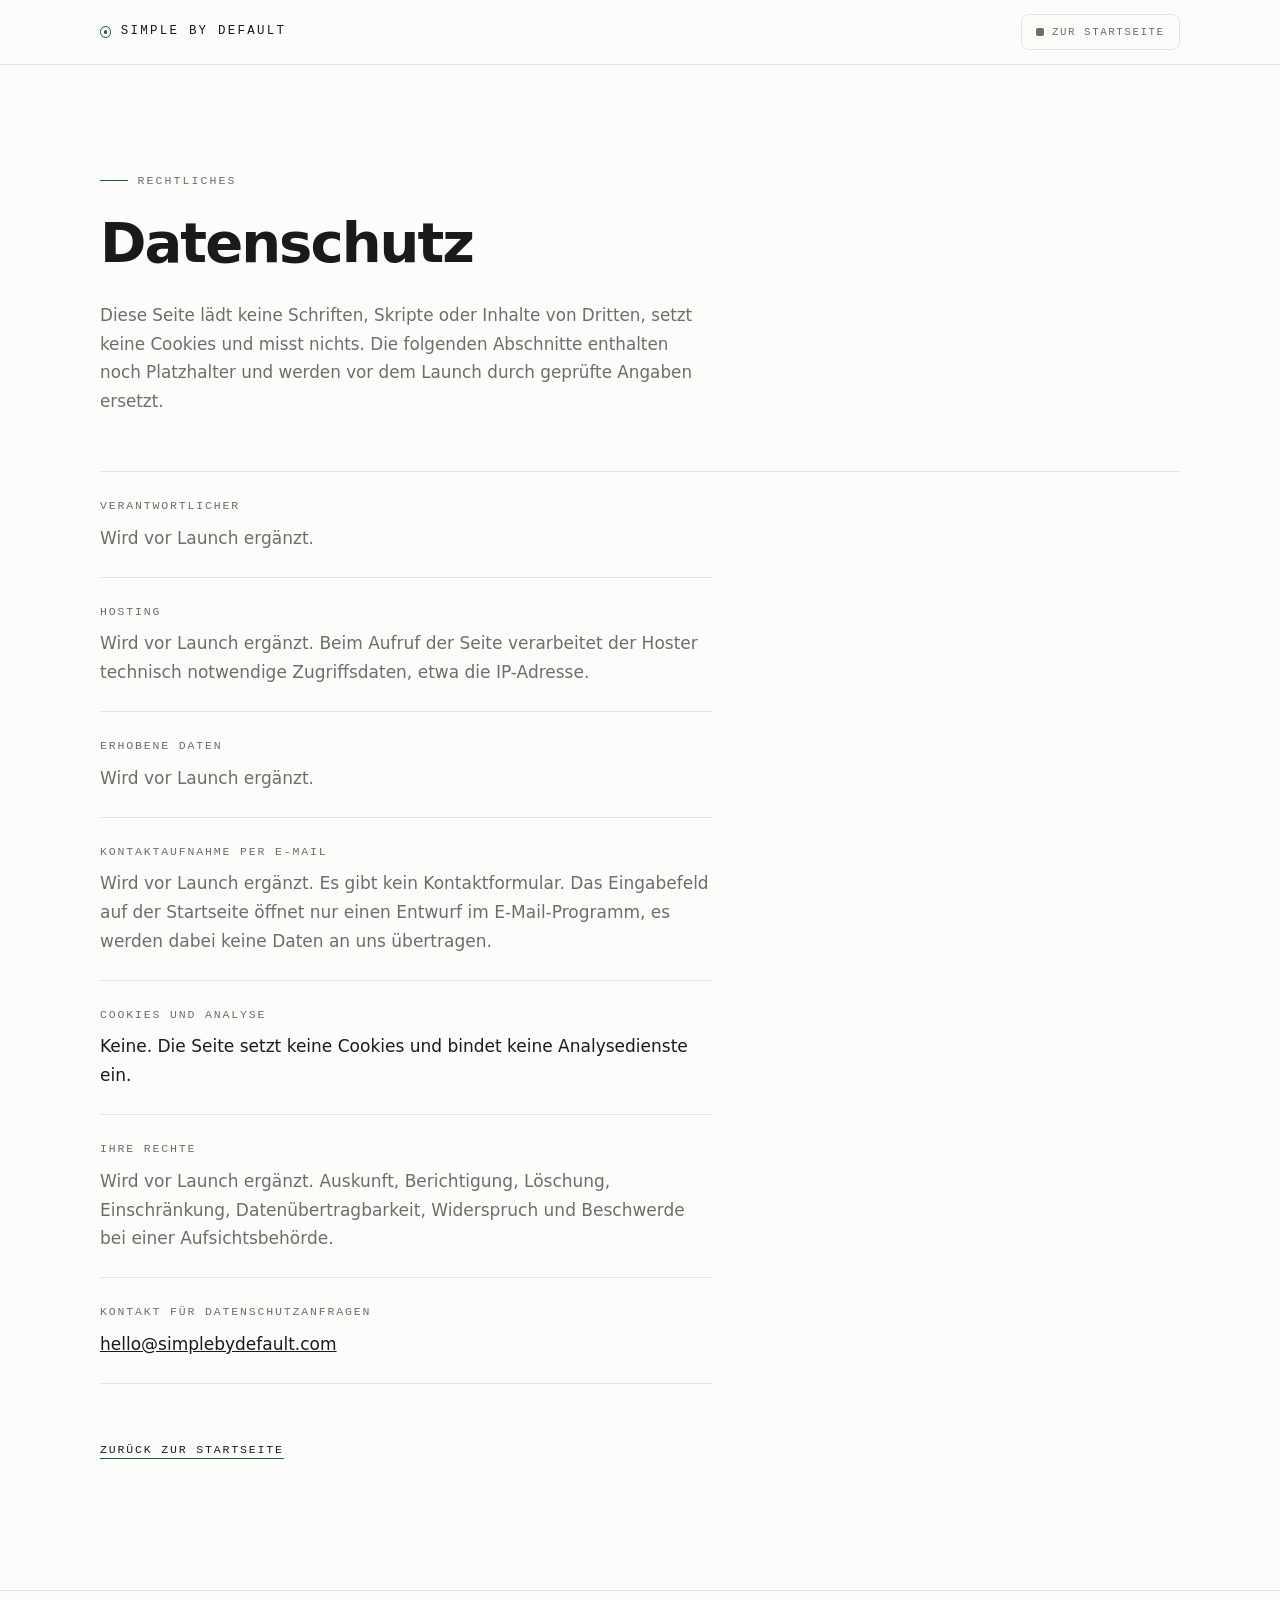
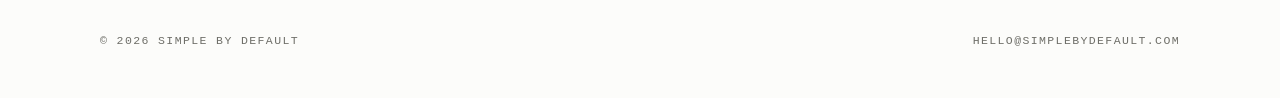
==== datenschutz.html @ 26b97b69 "simplebydefault.com: statische Website Reines HTML, CSS und Vanilla-JavaScript, kein Build-Step und " ====
<!doctype html>
<html lang="de" data-state="sharp">
<head>
<meta charset="utf-8">
<meta name="viewport" content="width=device-width, initial-scale=1">

<title>Datenschutz — Simple by Default</title>
<meta name="description" content="Datenschutzerklärung von Simple by Default.">
<meta property="og:type" content="website">
<meta property="og:title" content="Datenschutz — Simple by Default">
<meta property="og:description" content="Datenschutzerklärung von Simple by Default.">
<meta property="og:url" content="https://simplebydefault.com/datenschutz.html">
<link rel="canonical" href="https://simplebydefault.com/datenschutz.html">
<meta name="theme-color" content="#FCFCFA">
<link rel="icon" href="data:image/svg+xml,%3Csvg%20xmlns='http://www.w3.org/2000/svg'%20viewBox='0%200%2032%2032'%3E%3Crect%20width='32'%20height='32'%20fill='%23FCFCFA'/%3E%3Ccircle%20cx='16'%20cy='16'%20r='9'%20fill='none'%20stroke='%231C5A3C'%20stroke-width='2'/%3E%3Ccircle%20cx='16'%20cy='16'%20r='2.5'%20fill='%231C5A3C'/%3E%3C/svg%3E">
<link rel="stylesheet" href="noise.css">
</head>

<body>
<a class="skip-link" href="#main">Zum Inhalt springen</a>

<header class="topbar">
  <div class="wrap topbar-inner">
    <a class="brand" href="index.html">
      <span class="reticle" aria-hidden="true"></span>
      Simple by Default
    </a>
    <a class="ghost-btn" href="index.html">
      <span class="swatch" aria-hidden="true"></span>
      Zur Startseite
    </a>
  </div>
</header>

<main id="main" class="legal">
  <div class="wrap">
    <p class="eyebrow-line">Rechtliches</p>
    <h1>Datenschutz</h1>
    <p class="note">Diese Seite lädt keine Schriften, Skripte oder Inhalte von Dritten, setzt keine Cookies und misst nichts. Die folgenden Abschnitte enthalten noch Platzhalter und werden vor dem Launch durch geprüfte Angaben ersetzt.</p>

    <dl>
      <dt>Verantwortlicher</dt>
      <dd class="todo">Wird vor Launch ergänzt.</dd>

      <dt>Hosting</dt>
      <dd class="todo">Wird vor Launch ergänzt. Beim Aufruf der Seite verarbeitet der Hoster technisch notwendige Zugriffsdaten, etwa die IP-Adresse.</dd>

      <dt>Erhobene Daten</dt>
      <dd class="todo">Wird vor Launch ergänzt.</dd>

      <dt>Kontaktaufnahme per E-Mail</dt>
      <dd class="todo">Wird vor Launch ergänzt. Es gibt kein Kontaktformular. Das Eingabefeld auf der Startseite öffnet nur einen Entwurf im E-Mail-Programm, es werden dabei keine Daten an uns übertragen.</dd>

      <dt>Cookies und Analyse</dt>
      <dd>Keine. Die Seite setzt keine Cookies und bindet keine Analysedienste ein.</dd>

      <dt>Ihre Rechte</dt>
      <dd class="todo">Wird vor Launch ergänzt. Auskunft, Berichtigung, Löschung, Einschränkung, Datenübertragbarkeit, Widerspruch und Beschwerde bei einer Aufsichtsbehörde.</dd>

      <dt>Kontakt für Datenschutzanfragen</dt>
      <dd><a href="mailto:hello@simplebydefault.com">hello@simplebydefault.com</a></dd>
    </dl>

    <a class="back-link" href="index.html">Zurück zur Startseite</a>
  </div>
</main>

<footer class="footer">
  <div class="wrap footer-inner">
    <span>© 2026 Simple by Default</span>
    <a href="mailto:hello@simplebydefault.com">hello@simplebydefault.com</a>
  </div>
</footer>

</body>
</html>
---- noise.css ----
/* ==========================================================================
   Simple by Default — "Noise vs. Focus"
   Two worlds, one page, switched by data-state on <html>:
   - "noise": dark, grainy, filling up with notifications. The problem.
   - "sharp": light, quiet, almost no effects. The product.
   ========================================================================== */

:root {
  /* Sharp world: paper and ink. */
  --paper: #FCFCFA;
  --ink: #1A1A18;
  --muted: #6E6E68;
  --line: #E5E5E0;
  --line-soft: #EFEFEA;
  --accent: #1C5A3C;
  --accent-dark: #133F2A;

  /* Noise world: black and grey. */
  --dark-bg: #000000;
  --dark-text: #FFFFFF;
  --dark-muted: #8C8C8C;
  --dark-line: rgba(255, 255, 255, 0.14);

  --sans: system-ui, -apple-system, BlinkMacSystemFont, "Segoe UI", Roboto,
    Helvetica, Arial, sans-serif;
  --mono: ui-monospace, "SF Mono", "JetBrains Mono", "Roboto Mono", Menlo,
    Consolas, monospace;

  --wrap: 1080px;
  --measure: 36em;
}

*,
*::before,
*::after {
  box-sizing: border-box;
}

html {
  -webkit-text-size-adjust: 100%;
}

body {
  margin: 0;
  background: var(--dark-bg);
  color: var(--dark-text);
  font-family: var(--sans);
  font-size: 1.0625rem;
  line-height: 1.7;
  -webkit-font-smoothing: antialiased;
  overflow-x: hidden;
  transition: background-color 0.3s ease, color 0.3s ease;
}

html[data-state="sharp"] body {
  background: var(--paper);
  color: var(--ink);
}

h1, h2, h3, p, figure, ul {
  margin: 0;
}

ul {
  padding: 0;
  list-style: none;
}

a {
  color: inherit;
}

::selection {
  background: var(--ink);
  color: var(--paper);
}

:focus-visible {
  outline: 2px solid var(--accent);
  outline-offset: 3px;
  border-radius: 2px;
}

html[data-state="noise"] :focus-visible {
  outline-color: #FFFFFF;
}

.wrap {
  width: min(100% - 2.5rem, var(--wrap));
  margin-inline: auto;
}

.mono {
  font-family: var(--mono);
  letter-spacing: 0.16em;
  text-transform: uppercase;
}

.visually-hidden {
  position: absolute;
  width: 1px;
  height: 1px;
  margin: -1px;
  padding: 0;
  overflow: hidden;
  clip: rect(0 0 0 0);
  clip-path: inset(50%);
  white-space: nowrap;
  border: 0;
}

.skip-link {
  position: absolute;
  top: -100%;
  left: 1rem;
  z-index: 300;
  padding: 0.7rem 1.1rem;
  background: var(--ink);
  color: var(--paper);
  font-family: var(--mono);
  font-size: 0.75rem;
  text-decoration: none;
}

.skip-link:focus {
  top: 0.75rem;
}

/* State visibility -------------------------------------------------------- */

.only-sharp {
  display: none;
}

html[data-state="sharp"] .only-noise {
  display: none;
}

html[data-state="sharp"] .only-sharp {
  display: revert;
}

/* ==========================================================================
   NOISE STATE
   ========================================================================== */

.backdrop-grain {
  position: fixed;
  inset: 0;
  z-index: -2;
  width: 100%;
  height: 100%;
  opacity: 0.9;
  transition: opacity 0.35s ease;
  pointer-events: none;
}

html[data-state="sharp"] .backdrop-grain {
  opacity: 0;
}

.hero-noise {
  position: relative;
  min-height: 100vh;
  min-height: 100svh;
  display: grid;
  place-content: center;
  text-align: center;
  padding: 6rem 1.25rem;
}

.hero-noise > div {
  position: relative;
  z-index: 1;
}

.hero-noise .eyebrow {
  color: var(--dark-muted);
  font-size: 0.75rem;
  margin-bottom: 1.75rem;
}

.hero-noise .eyebrow .live {
  color: #FFFFFF;
}

.hero-noise h1 {
  max-width: 20ch;
  margin-inline: auto;
  font-size: clamp(2.4rem, 7vw, 5rem);
  font-weight: 680;
  letter-spacing: -0.035em;
  line-height: 1.02;
  text-wrap: balance;
}

.hero-noise .sub {
  max-width: 46ch;
  margin: 1.75rem auto 0;
  color: #D2D2D2;
  font-size: clamp(1.05rem, 2.6vw, 1.3rem);
}

/* Only the words are hazy. The tool that sharpens them is itself sharp. */
.haze {
  filter: blur(3px) opacity(0.85);
  transition: filter 0.3s ease;
  will-change: filter;
}

html.sharpening .haze {
  filter: blur(0) opacity(1);
}

.sharpen-wrap {
  margin-top: 3rem;
  display: flex;
  flex-direction: column;
  align-items: center;
  gap: 1rem;
}

.sharpen {
  position: relative;
  display: inline-flex;
  align-items: center;
  gap: 0.7rem;
  padding: 1.15rem 2.25rem;
  border: 1px solid #FFFFFF;
  border-radius: 10px;
  background: rgba(255, 255, 255, 0.06);
  color: #FFFFFF;
  font-family: var(--mono);
  font-size: 0.9rem;
  font-weight: 600;
  letter-spacing: 0.14em;
  text-transform: uppercase;
  cursor: pointer;
}

.sharpen .dot {
  width: 0.55rem;
  height: 0.55rem;
  border-radius: 50%;
  background: #FFFFFF;
  box-shadow: 0 0 12px rgba(255, 255, 255, 0.9);
}

.sharpen:hover,
.sharpen:focus-visible {
  background: #FFFFFF;
  color: #000000;
  box-shadow: 0 0 34px rgba(255, 255, 255, 0.3);
}

.sharpen:hover .dot,
.sharpen:focus-visible .dot {
  background: #000000;
  box-shadow: none;
}

.sharpen:active {
  transform: translateY(1px);
}

.hero-noise .hint {
  color: var(--dark-muted);
  font-family: var(--mono);
  font-size: 0.7rem;
  letter-spacing: 0.16em;
  text-transform: uppercase;
}

/* ---- Background clutter : everything that fills the brain -------------- */

.noise-clutter {
  position: fixed;
  inset: 0;
  z-index: 0;
  overflow: hidden;
  pointer-events: none;
  filter: blur(1.5px);
  transition: opacity 0.4s ease;
}

html[data-state="sharp"] .noise-clutter {
  opacity: 0;
}

/* Each notification waits offstage until JS pops it in, one after another,
   so the screen visibly fills up. */
.pop {
  position: absolute;
  left: var(--x);
  top: var(--y);
  width: var(--w, 12rem);
  display: flex;
  gap: 0.6rem;
  align-items: flex-start;
  padding: 0.7rem 0.8rem;
  border: 1px solid var(--dark-line);
  border-radius: 12px;
  background: rgba(18, 18, 18, 0.72);
  -webkit-backdrop-filter: blur(4px);
  backdrop-filter: blur(4px);
  box-shadow: 0 12px 34px rgba(0, 0, 0, 0.55);
  opacity: 0;
  transform: rotate(var(--r, 0deg)) scale(0.9);
  visibility: hidden;
}

.pop.in {
  visibility: visible;
  opacity: var(--o, 0.5);
  transform: rotate(var(--r, 0deg)) scale(1);
}

.pop-dot {
  flex: 0 0 auto;
  margin-top: 0.15rem;
  width: 0.6rem;
  height: 0.6rem;
  border-radius: 50%;
  border: 1.5px solid rgba(255, 255, 255, 0.85);
}

.pop-dot.filled {
  background: #FFFFFF;
}

.pop b {
  display: block;
  font-size: 0.82rem;
  font-weight: 650;
  color: #FFFFFF;
  line-height: 1.3;
}

.pop span {
  display: block;
  font-size: 0.75rem;
  color: var(--dark-muted);
  line-height: 1.35;
}

.pop .badge {
  margin-left: auto;
  align-self: center;
  padding: 0.05rem 0.35rem;
  border-radius: 6px;
  background: #FFFFFF;
  color: #000000;
  font-family: var(--mono);
  font-size: 0.65rem;
  font-weight: 700;
  letter-spacing: 0.04em;
}

/* ==========================================================================
   SHARP STATE  ·  light, quiet, almost no effects
   ========================================================================== */

.topbar {
  position: sticky;
  top: 0;
  z-index: 30;
  background: var(--paper);
  border-bottom: 1px solid var(--line);
}

.topbar-inner {
  display: flex;
  align-items: center;
  justify-content: space-between;
  gap: 1rem;
  min-height: 4rem;
}

.brand {
  display: inline-flex;
  align-items: center;
  gap: 0.6rem;
  font-family: var(--mono);
  font-size: 0.78rem;
  letter-spacing: 0.18em;
  text-transform: uppercase;
  text-decoration: none;
  color: var(--ink);
}

.brand .reticle {
  position: relative;
  width: 0.7rem;
  height: 0.7rem;
  border: 1.5px solid var(--accent);
  border-radius: 50%;
}

.brand .reticle::after {
  content: "";
  position: absolute;
  inset: 0;
  margin: auto;
  width: 0.2rem;
  height: 0.2rem;
  border-radius: 50%;
  background: var(--accent);
}

.ghost-btn {
  display: inline-flex;
  align-items: center;
  gap: 0.5rem;
  padding: 0.5rem 0.9rem;
  border: 1px solid var(--line);
  border-radius: 8px;
  background: transparent;
  color: var(--muted);
  font-family: var(--mono);
  font-size: 0.68rem;
  letter-spacing: 0.14em;
  text-transform: uppercase;
  text-decoration: none;
  cursor: pointer;
}

.ghost-btn:hover {
  border-color: var(--ink);
  color: var(--ink);
}

.ghost-btn .swatch {
  width: 0.5rem;
  height: 0.5rem;
  border-radius: 2px;
  background: var(--muted);
}

/* Plain paper. No grid, no texture: the calm is the point. */
.hero-sharp {
  padding-top: clamp(4rem, 10vw, 7rem);
  padding-bottom: clamp(4rem, 10vw, 7rem);
}

.eyebrow-line {
  display: inline-flex;
  align-items: center;
  gap: 0.6rem;
  color: var(--muted);
  font-family: var(--mono);
  font-size: 0.72rem;
  letter-spacing: 0.18em;
  text-transform: uppercase;
}

.eyebrow-line::before {
  content: "";
  width: 1.75rem;
  height: 1px;
  background: var(--accent);
}

.hero-sharp h1 {
  margin-top: 1.5rem;
  max-width: 15ch;
  font-size: clamp(2.6rem, 7.5vw, 5rem);
  font-weight: 700;
  letter-spacing: -0.035em;
  line-height: 1.02;
}

.hero-sharp .sub {
  margin-top: 1.75rem;
  max-width: var(--measure);
  color: var(--muted);
  font-size: clamp(1.1rem, 2.6vw, 1.3rem);
}

.section {
  padding-block: clamp(4.5rem, 11vw, 7.5rem);
}

.section-head {
  margin-bottom: clamp(2rem, 5vw, 3rem);
}

/* Services as quiet rows. No cards, no shadows, one hairline each. */
.rows {
  border-top: 1px solid var(--line);
}

.row {
  display: grid;
  gap: 0.5rem;
  padding-block: clamp(1.75rem, 4vw, 2.5rem);
  border-bottom: 1px solid var(--line);
}

.row .idx {
  color: var(--muted);
  font-family: var(--mono);
  font-size: 0.72rem;
  letter-spacing: 0.16em;
}

.row h3 {
  font-size: 1.15rem;
  font-weight: 640;
  letter-spacing: -0.015em;
  line-height: 1.3;
}

.row p {
  max-width: var(--measure);
  color: var(--muted);
  font-size: 1rem;
}

/* Philosophy */
.philosophy {
  border-top: 1px solid var(--line);
}

.philosophy .line {
  margin-top: 1.75rem;
  max-width: 18ch;
  font-size: clamp(1.9rem, 5vw, 3rem);
  font-weight: 680;
  letter-spacing: -0.03em;
  line-height: 1.05;
}

.philosophy .foot {
  margin-top: 1.75rem;
  max-width: var(--measure);
  color: var(--muted);
  font-size: 1.05rem;
}

/* Contact, last thing before the footer */
.section-contact {
  border-top: 1px solid var(--line);
}

.contact-line {
  margin-top: 1.75rem;
  max-width: 18ch;
  font-size: clamp(1.9rem, 5vw, 3rem);
  font-weight: 680;
  letter-spacing: -0.03em;
  line-height: 1.05;
}

.widget {
  margin-top: 2.5rem;
  max-width: 34rem;
}

.field-row {
  display: flex;
  gap: 0.5rem;
  padding: 0.35rem;
  border: 1px solid var(--line);
  border-radius: 12px;
  background: #FFFFFF;
}

.field-row:focus-within {
  border-color: var(--accent);
}

.field-row input {
  flex: 1;
  min-width: 0;
  border: 0;
  background: transparent;
  color: var(--ink);
  font-family: var(--sans);
  font-size: 1rem;
  padding: 0.7rem 0.85rem;
}

.field-row input::placeholder {
  color: var(--muted);
}

.field-row input:focus {
  outline: none;
}

.submit {
  display: inline-flex;
  align-items: center;
  gap: 0.5rem;
  padding: 0.7rem 1.25rem;
  border: 0;
  border-radius: 9px;
  background: var(--ink);
  color: var(--paper);
  font-family: var(--mono);
  font-size: 0.72rem;
  font-weight: 700;
  letter-spacing: 0.1em;
  text-transform: uppercase;
  white-space: nowrap;
  cursor: pointer;
}

.submit:hover {
  background: var(--accent);
}

.widget-note {
  margin-top: 1rem;
  color: var(--muted);
  font-size: 0.9375rem;
}

.widget-note a {
  color: var(--ink);
  text-decoration: underline;
  text-decoration-color: var(--accent);
  text-underline-offset: 3px;
}

.widget-note a:hover {
  color: var(--accent-dark);
}

/* Legal pages. Same paper, same type, nothing else. -----------------------
   They carry data-state="sharp" from the markup, so no JS is involved. */

.legal {
  padding-block: clamp(3.5rem, 9vw, 6rem) clamp(5rem, 12vw, 8rem);
}

.legal h1 {
  margin-top: 1.5rem;
  font-size: clamp(2.2rem, 6vw, 3.5rem);
  font-weight: 700;
  letter-spacing: -0.035em;
  line-height: 1.05;
}

.legal .note {
  margin-top: 1.75rem;
  max-width: var(--measure);
  color: var(--muted);
  font-size: 1.05rem;
}

.legal dl {
  margin: clamp(2.5rem, 5vw, 3.5rem) 0 0;
  border-top: 1px solid var(--line);
}

.legal dt {
  padding-top: 1.5rem;
  color: var(--muted);
  font-family: var(--mono);
  font-size: 0.72rem;
  letter-spacing: 0.16em;
  text-transform: uppercase;
}

.legal dd {
  margin: 0.5rem 0 0;
  padding-bottom: 1.5rem;
  border-bottom: 1px solid var(--line);
  max-width: var(--measure);
}

.legal .todo {
  color: var(--muted);
}

.back-link {
  display: inline-block;
  margin-top: clamp(2.5rem, 5vw, 3.5rem);
  color: var(--ink);
  font-family: var(--mono);
  font-size: 0.72rem;
  letter-spacing: 0.16em;
  text-transform: uppercase;
  text-decoration: underline;
  text-decoration-color: var(--accent);
  text-underline-offset: 5px;
}

.back-link:hover {
  color: var(--accent-dark);
}

/* Footer */
.footer {
  padding-block: 2.5rem 3rem;
  border-top: 1px solid var(--line);
}

.footer-inner {
  display: flex;
  flex-wrap: wrap;
  align-items: center;
  justify-content: space-between;
  gap: 1rem 2rem;
  color: var(--muted);
  font-family: var(--mono);
  font-size: 0.72rem;
  letter-spacing: 0.12em;
  text-transform: uppercase;
}

.footer-inner a {
  color: var(--muted);
  text-decoration: none;
}

.footer-inner a:hover {
  color: var(--accent);
}

.footer-links {
  display: flex;
  flex-wrap: wrap;
  gap: 0.75rem 1.75rem;
}

/* Layout up --------------------------------------------------------------- */

@media (min-width: 700px) {
  .row {
    grid-template-columns: 4rem 16rem 1fr;
    gap: 0.5rem 2.5rem;
    align-items: baseline;
  }
}

/* Motion. The noise breathes; the sharp side stays still. ---------------- */

@media (prefers-reduced-motion: no-preference) {
  html[data-state="noise"] .sharpen {
    animation: pulse 2.1s ease-in-out infinite;
  }

  @keyframes pulse {
    0%, 100% { box-shadow: 0 0 0 rgba(255, 255, 255, 0); }
    50% { box-shadow: 0 0 30px rgba(255, 255, 255, 0.28); }
  }

  /* Pop in with a small overshoot, then drift. */
  .pop {
    transition: opacity 0.28s ease, transform 0.28s cubic-bezier(0.2, 1.25, 0.4, 1),
      visibility 0s linear 0.28s;
  }

  .pop.in {
    transition: opacity 0.28s ease, transform 0.28s cubic-bezier(0.2, 1.25, 0.4, 1),
      visibility 0s;
    animation: drift var(--d, 7s) ease-in-out 0.4s infinite alternate;
  }

  @keyframes drift {
    from { transform: rotate(var(--r, 0deg)) translateY(0); }
    to { transform: rotate(var(--r, 0deg)) translateY(-9px); }
  }
}

/* Thin the clutter on small screens so the message stays legible. */
@media (max-width: 640px) {
  .pop:nth-child(2n) {
    display: none;
  }
}
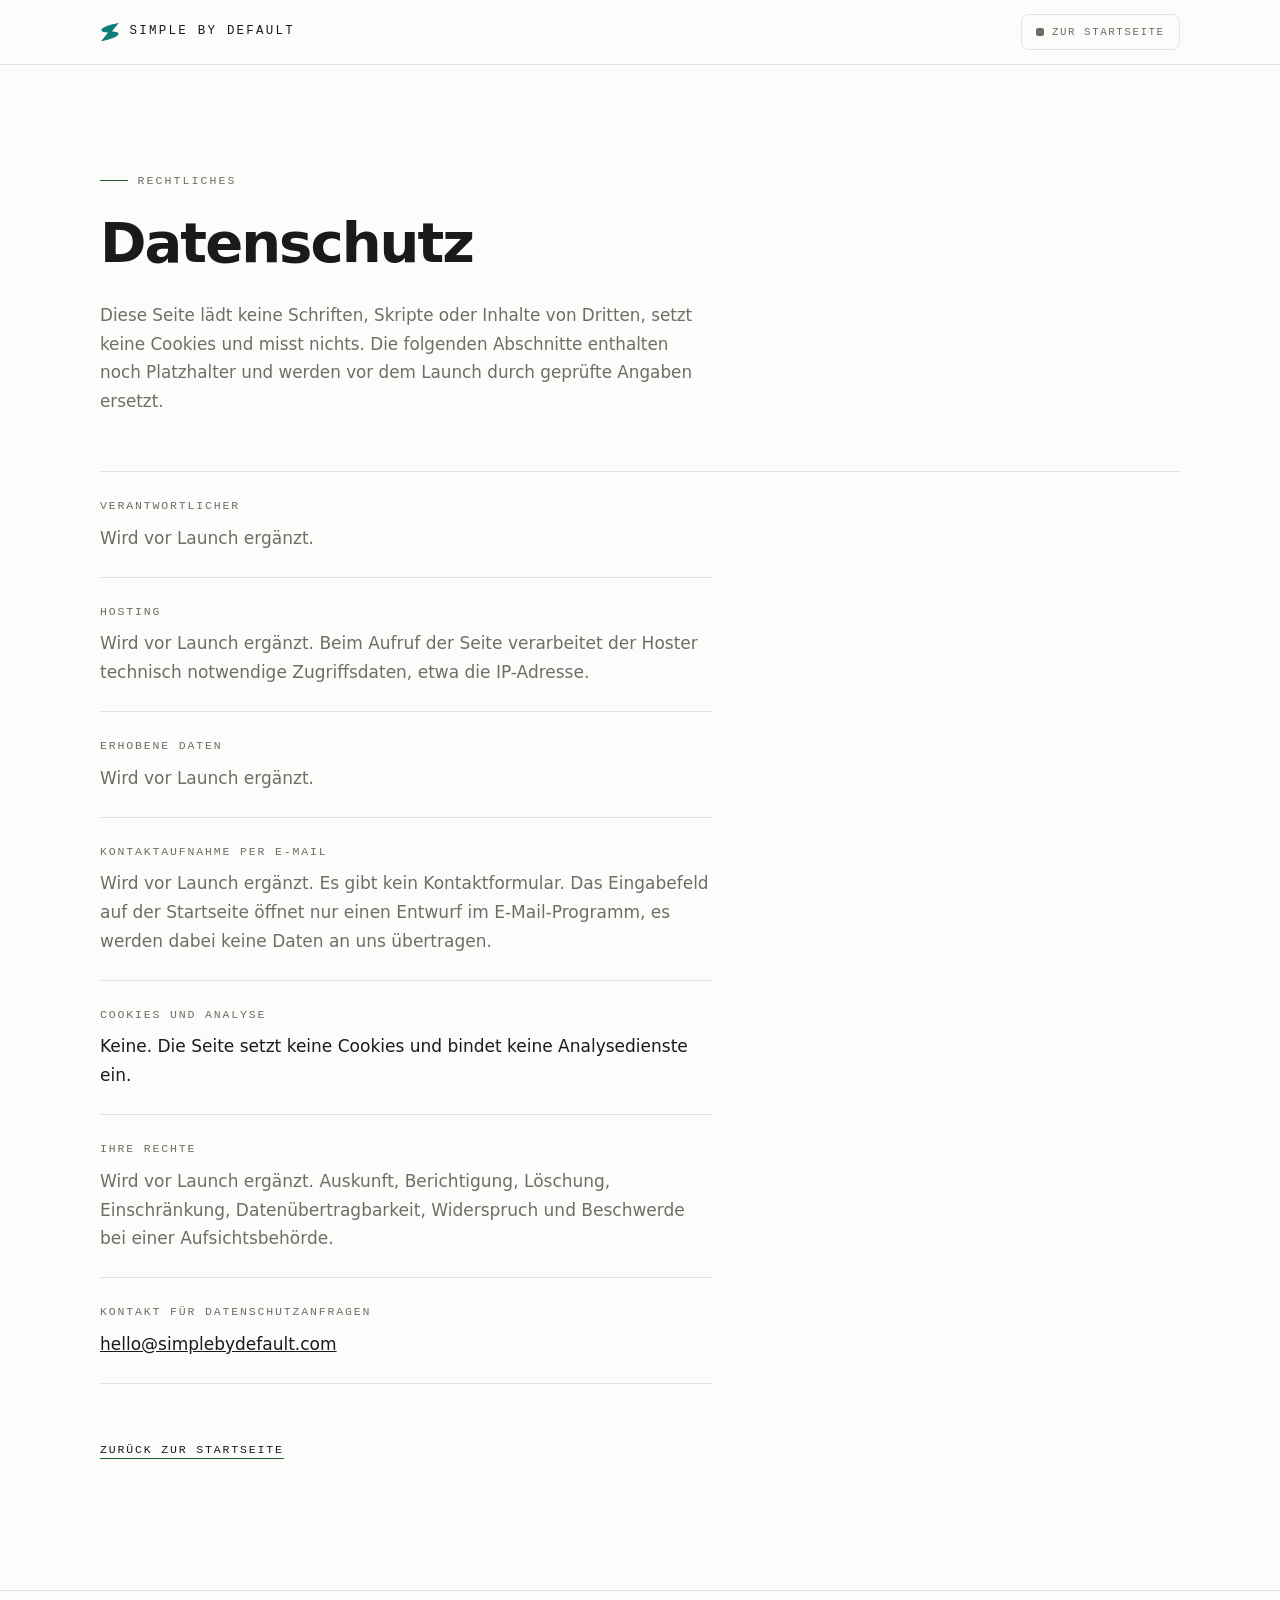
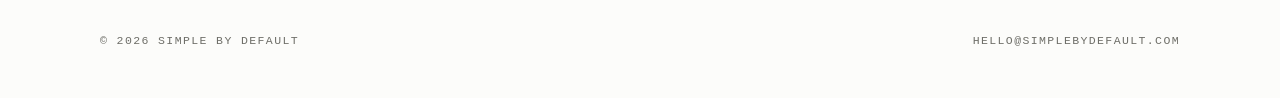
==== commit f057bd7b: "Bildmarke als Logo und Favicon einsetzen logo.svg ersetzt den gezeichneten Kreis in der Topbar aller" ====
--- a/datenschutz.html
+++ b/datenschutz.html
@@ -12,7 +12,7 @@
 <meta property="og:url" content="https://simplebydefault.com/datenschutz.html">
 <link rel="canonical" href="https://simplebydefault.com/datenschutz.html">
 <meta name="theme-color" content="#FCFCFA">
-<link rel="icon" href="data:image/svg+xml,%3Csvg%20xmlns='http://www.w3.org/2000/svg'%20viewBox='0%200%2032%2032'%3E%3Crect%20width='32'%20height='32'%20fill='%23FCFCFA'/%3E%3Ccircle%20cx='16'%20cy='16'%20r='9'%20fill='none'%20stroke='%231C5A3C'%20stroke-width='2'/%3E%3Ccircle%20cx='16'%20cy='16'%20r='2.5'%20fill='%231C5A3C'/%3E%3C/svg%3E">
+<link rel="icon" href="logo.svg" type="image/svg+xml">
 <link rel="stylesheet" href="noise.css">
 </head>
 
@@ -22,7 +22,7 @@
 <header class="topbar">
   <div class="wrap topbar-inner">
     <a class="brand" href="index.html">
-      <span class="reticle" aria-hidden="true"></span>
+      <img class="mark" src="logo.svg" alt="" width="20" height="20">
       Simple by Default
     </a>
     <a class="ghost-btn" href="index.html">
--- a/noise.css
+++ b/noise.css
@@ -185,9 +185,15 @@
 }
 
 .hero-noise h1 {
-  max-width: 20ch;
+  /* Etwas weiter als die längste Zeile: die Box schrumpft ohnehin auf den
+     Inhalt, die Reserve fängt nur breiter bauende System-Schriften ab. */
+  max-width: 22ch;
   margin-inline: auto;
-  font-size: clamp(2.4rem, 7vw, 5rem);
+  /* Der Umbruch zwischen den beiden Sätzen steht im Markup. Damit die
+     längere zweite Zeile auch auf schmalen Geräten am Stück bleibt, darf
+     der clamp-Boden nicht zu früh greifen: ab 548px aufwärts ändert sich
+     nichts, darunter skaliert die Headline weiter mit. */
+  font-size: clamp(1.45rem, 7vw, 5rem);
   font-weight: 680;
   letter-spacing: -0.035em;
   line-height: 1.02;
@@ -388,23 +394,9 @@
   color: var(--ink);
 }
 
-.brand .reticle {
-  position: relative;
-  width: 0.7rem;
-  height: 0.7rem;
-  border: 1.5px solid var(--accent);
-  border-radius: 50%;
-}
-
-.brand .reticle::after {
-  content: "";
-  position: absolute;
-  inset: 0;
-  margin: auto;
-  width: 0.2rem;
-  height: 0.2rem;
-  border-radius: 50%;
-  background: var(--accent);
+.brand .mark {
+  width: 1.25rem;
+  height: 1.25rem;
 }
 
 .ghost-btn {
@@ -462,7 +454,9 @@
 
 .hero-sharp h1 {
   margin-top: 1.5rem;
-  max-width: 15ch;
+  /* The break between the two sentences sits in the markup, so the box only
+     has to be wide enough for the longer of them. */
+  max-width: 17ch;
   font-size: clamp(2.6rem, 7.5vw, 5rem);
   font-weight: 700;
   letter-spacing: -0.035em;
